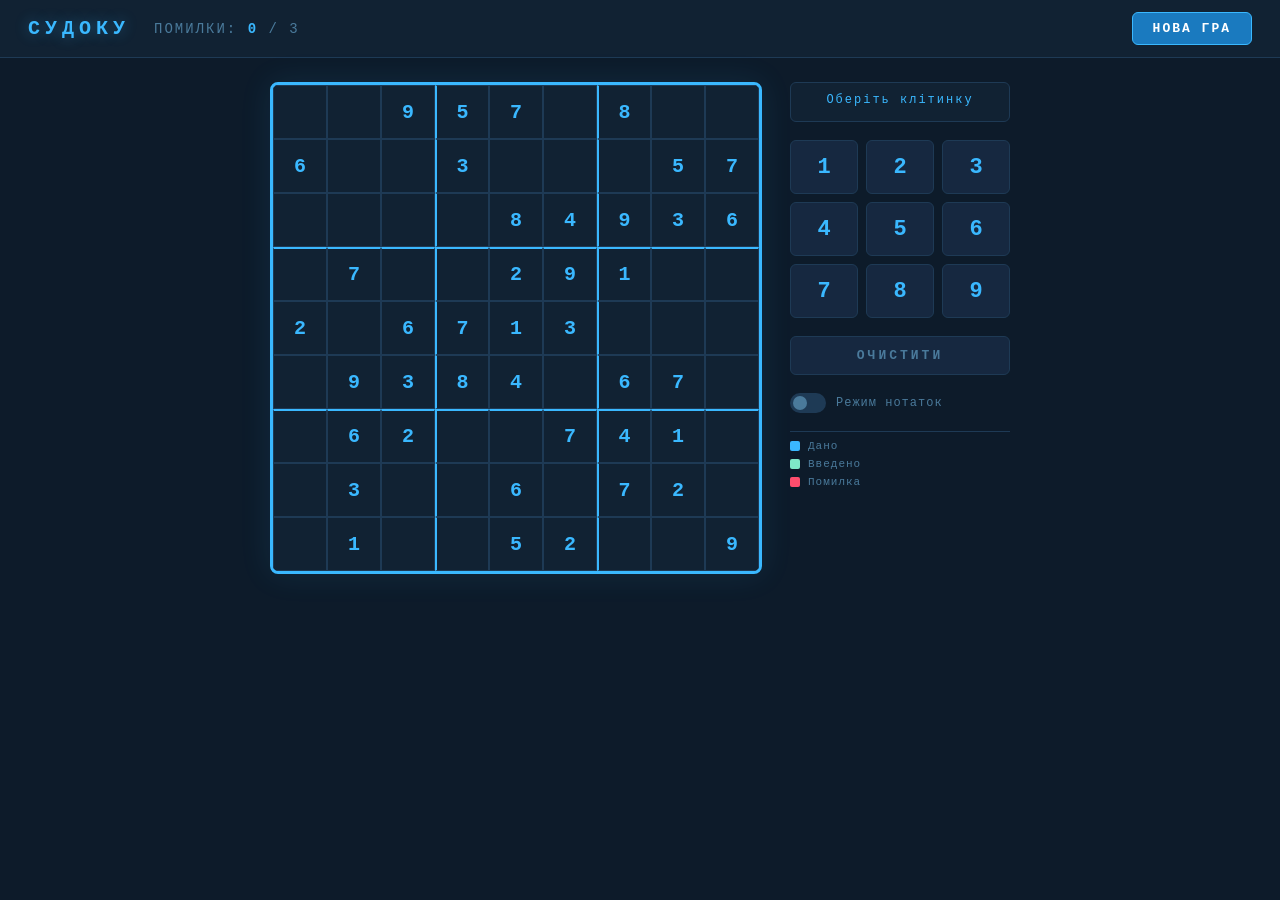
==== bonus/index.html @ 63e56a30 "add file" ====
<!DOCTYPE html>
<html lang="uk">
<head>
  <meta charset="UTF-8">
  <meta name="viewport" content="width=device-width, initial-scale=1.0">
  <title>Судоку 9×9</title>

  <link rel="stylesheet" href="https://cdn.webdatarocks.com/latest/webdatarocks.min.css">
  <script src="https://cdn.webdatarocks.com/latest/webdatarocks.toolbar.min.js"></script>
  <script src="https://cdn.webdatarocks.com/latest/webdatarocks.min.js"></script>

  <link rel="stylesheet" href="style.css">
</head>
<body>

  <header>
    <h1>   СУДОКУ</h1>
    <div class="scoreboard" role="status" aria-live="polite">
      <span>ПОМИЛКИ: <strong id="error-count">0</strong> / 3</span>
    </div>
    <button id="new-game-btn">НОВА ГРА</button>
  </header>

  <main>
    <section aria-label="Ігрове поле">
      <div id="pivot-container"></div>
      <div id="sudoku-board"></div>
      <div id="game-message" class="hidden" role="alert"></div>
    </section>

    <aside aria-label="Панель керування"> 
      <p id="selected-label">Оберіть клітинку</p>

      <div class="numpad">
        <button class="num-btn" data-num="1">1</button>
        <button class="num-btn" data-num="2">2</button>
        <button class="num-btn" data-num="3">3</button>
        <button class="num-btn" data-num="4">4</button>
        <button class="num-btn" data-num="5">5</button>
        <button class="num-btn" data-num="6">6</button>
        <button class="num-btn" data-num="7">7</button>
        <button class="num-btn" data-num="8">8</button>
        <button class="num-btn" data-num="9">9</button>
      </div>

      <button id="clear-btn">ОЧИСТИТИ</button>

      <label class="notes-label">
        <input type="checkbox" id="notes-mode">
        <span class="toggle-track"></span>
        Режим нотаток
      </label>

      <ul class="legend">
        <li><span class="dot given"></span> Дано</li>
        <li><span class="dot user-ok"></span> Введено</li>
        <li><span class="dot user-err"></span> Помилка</li>
      </ul>
    </aside>
  </main>

  <script src="script.js"></script>
</body>
</html>
---- bonus/style.css ----
*, *::before, *::after { box-sizing: border-box; margin: 0; padding: 0; }

:root {
  --bg:       #0d1b2a;
  --surface:  #112233;
  --border:   #1e3a55;
  --accent:   #3ab8ff;
  --green:    #7ee8c8;
  --red:      #ff4d6d;
  --dim:      #4a7a9b;
  --text:     #cde8ff;
  --cell:     54px;
  --font:     'Courier New', monospace;
}

body {
  font-family: var(--font);
  background: var(--bg);
  color: var(--text);
  min-height: 100vh;
}

header {
  display: flex;
  align-items: center;
  gap: 24px;
  padding: 12px 28px;
  background: var(--surface);
  border-bottom: 1px solid var(--border);
  flex-wrap: wrap;
}

header h1 {
  font-size: 20px;
  letter-spacing: 5px;
  color: var(--accent);
  text-shadow: 0 0 14px rgba(58,184,255,.4);
}

.scoreboard {
  font-size: 14px;
  letter-spacing: 2px;
  color: var(--dim);
}
.scoreboard strong { color: var(--accent); }

header button {
  margin-left: auto;
  background: #1a7abf;
  border: 1px solid var(--accent);
  color: #fff;
  font-family: var(--font);
  font-size: 13px;
  font-weight: 700;
  letter-spacing: 2px;
  padding: 8px 20px;
  border-radius: 6px;
  cursor: pointer;
  transition: background .2s;
}
header button:hover { background: var(--accent); }

main {
  display: flex;
  gap: 28px;
  padding: 24px 28px;
  justify-content: center;
  flex-wrap: wrap;
}

#pivot-container { display: none; }

#sudoku-board {
  display: grid;
  grid-template-columns: repeat(9, var(--cell));
  grid-template-rows:    repeat(9, var(--cell));
  border: 3px solid var(--accent);
  border-radius: 8px;
  overflow: hidden;
  background: var(--surface);
  box-shadow: 0 0 32px rgba(58,184,255,.1);
  user-select: none;
}

.s-cell {
  width: var(--cell);
  height: var(--cell);
  display: flex;
  align-items: center;
  justify-content: center;
  font-size: 20px;
  font-weight: 700;
  cursor: pointer;
  border: 1px solid var(--border);
  color: var(--accent);
  transition: background .12s;
}

.s-cell[data-col="3"],
.s-cell[data-col="6"] { border-left: 2px solid var(--accent); }
.s-cell[data-row="3"],
.s-cell[data-row="6"] { border-top:  2px solid var(--accent); }


.s-cell.given        { color: var(--accent); cursor: default; }
.s-cell.user-entered { color: var(--green); }
.s-cell.error        { color: var(--red); background: rgba(255,77,109,.08); }
.s-cell.selected     { background: rgba(58,184,255,.22); outline: 2px solid var(--accent); outline-offset: -2px; }
.s-cell.hl-zone      { background: rgba(58,184,255,.06); }
.s-cell.hl-num       { background: rgba(58,184,255,.16); }

.notes-grid {
  display: grid;
  grid-template-columns: repeat(3, 1fr);
  grid-template-rows:    repeat(3, 1fr);
  width: 100%;
  height: 100%;
  padding: 2px;
}
.note-digit {
  font-size: 9px;
  display: flex;
  align-items: center;
  justify-content: center;
  color: var(--accent);
  opacity: .65;
}

#game-message {
  position: fixed;
  inset: 0;
  display: flex;
  flex-direction: column;
  align-items: center;
  justify-content: center;
  background: rgba(13,27,42,.88);
  font-size: 28px;
  font-weight: 700;
  letter-spacing: 3px;
  color: var(--accent);
  text-shadow: 0 0 20px var(--accent);
  z-index: 10;
  backdrop-filter: blur(4px);
}
#game-message p   { margin-top: 10px; font-size: 14px; color: var(--dim); }
#game-message button {
  margin-top: 20px;
  background: #1a7abf;
  border: 1px solid var(--accent);
  color: #fff;
  font-family: var(--font);
  font-size: 14px;
  font-weight: 700;
  letter-spacing: 2px;
  padding: 10px 24px;
  border-radius: 6px;
  cursor: pointer;
}
#game-message button:hover { background: var(--accent); }
.hidden { display: none !important; }

aside {
  display: flex;
  flex-direction: column;
  gap: 18px;
  width: 220px;
}

#selected-label {
  background: var(--surface);
  border: 1px solid var(--border);
  border-radius: 6px;
  padding: 10px;
  text-align: center;
  font-size: 12px;
  letter-spacing: 2px;
  color: var(--accent);
  min-height: 40px;
}

.numpad {
  display: grid;
  grid-template-columns: repeat(3, 1fr);
  gap: 8px;
}
.num-btn {
  background: #162840;
  border: 1px solid var(--border);
  color: var(--accent);
  font-family: var(--font);
  font-size: 22px;
  font-weight: 700;
  height: 54px;
  border-radius: 6px;
  cursor: pointer;
  transition: background .12s, border-color .12s;
}
.num-btn:hover  { background: rgba(58,184,255,.14); border-color: var(--accent); }
.num-btn:active { background: var(--accent); color: var(--bg); }

#clear-btn {
  width: 100%;
  background: #162840;
  border: 1px solid var(--border);
  color: var(--dim);
  font-family: var(--font);
  font-size: 13px;
  font-weight: 700;
  letter-spacing: 3px;
  padding: 11px;
  border-radius: 6px;
  cursor: pointer;
  transition: border-color .2s, color .2s;
}
#clear-btn:hover { border-color: var(--red); color: var(--red); }

.notes-label {
  display: flex;
  align-items: center;
  gap: 10px;
  font-size: 12px;
  letter-spacing: 1px;
  color: var(--dim);
  cursor: pointer;
}
.notes-label input { display: none; }
.toggle-track {
  width: 36px;
  height: 20px;
  background: var(--border);
  border-radius: 10px;
  position: relative;
  transition: background .2s;
  flex-shrink: 0;
}
.toggle-track::after {
  content: '';
  position: absolute;
  top: 3px; left: 3px;
  width: 14px; height: 14px;
  background: var(--dim);
  border-radius: 50%;
  transition: transform .2s, background .2s;
}
.notes-label input:checked ~ .toggle-track { background: #1a7abf; }
.notes-label input:checked ~ .toggle-track::after {
  transform: translateX(16px);
  background: var(--accent);
}

.legend {
  list-style: none;
  display: flex;
  flex-direction: column;
  gap: 6px;
  padding-top: 8px;
  border-top: 1px solid var(--border);
}
.legend li {
  display: flex;
  align-items: center;
  gap: 8px;
  font-size: 11px;
  letter-spacing: 1px;
  color: var(--dim);
}
.dot {
  width: 10px; height: 10px;
  border-radius: 2px;
  flex-shrink: 0;
}
.dot.given    { background: var(--accent); }
.dot.user-ok  { background: var(--green); }
.dot.user-err { background: var(--red); }

@media (max-width: 640px) {
  :root { --cell: 38px; }
  main { padding: 12px; gap: 16px; }
  aside { width: 100%; }
  .numpad { gap: 6px; }
  .num-btn { height: 46px; font-size: 18px; }
}
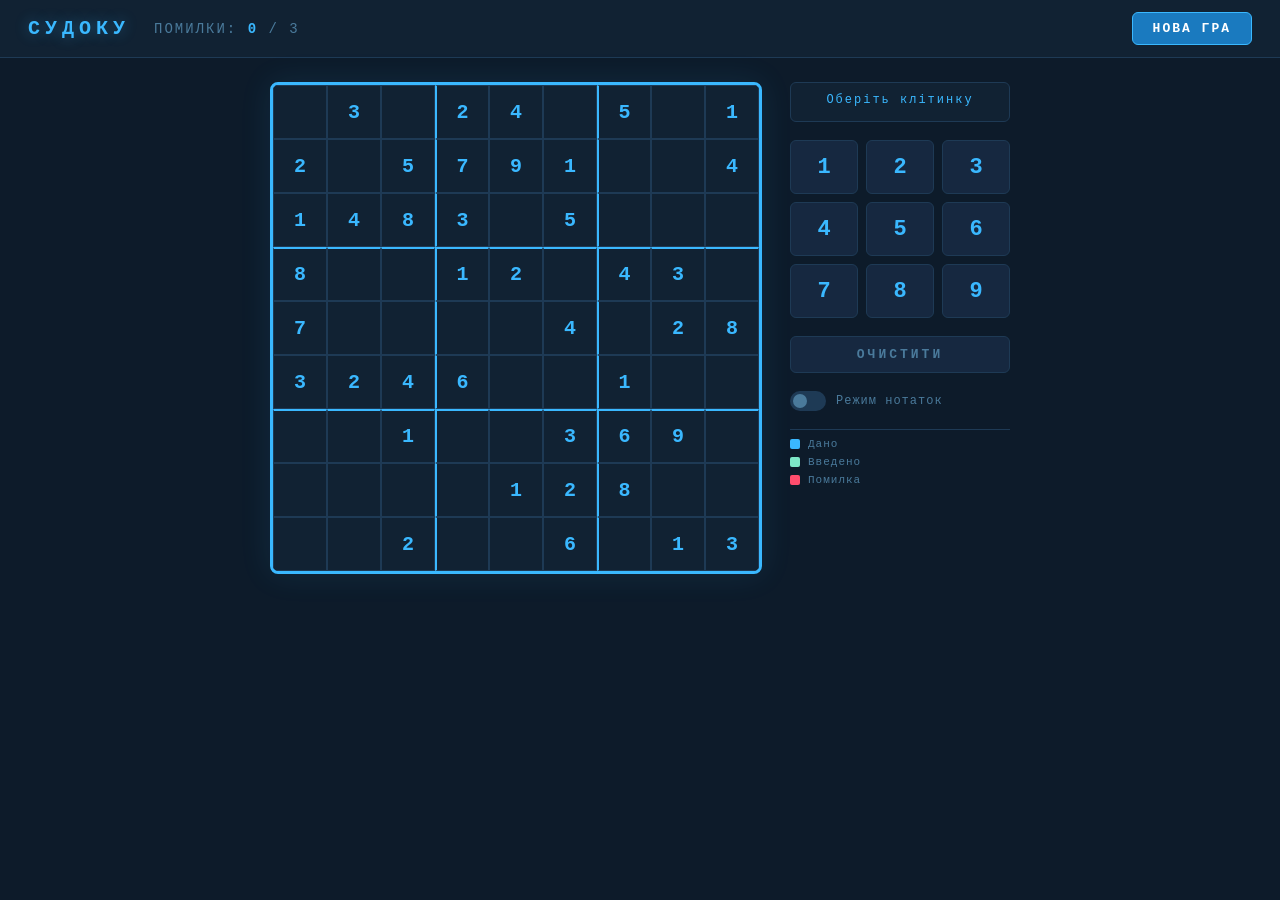
==== commit eb0ef97f: "add" ====
--- a/bonus/index.html
+++ b/bonus/index.html
@@ -29,7 +29,7 @@
     </section>
 
     <aside aria-label="Панель керування"> 
-      <p id="selected-label">Оберіть клітинку</p>
+      <p id="selected-label">Оберіть клітинку </p>
 
       <div class="numpad">
         <button class="num-btn" data-num="1">1</button>
--- a/bonus/style.css
+++ b/bonus/style.css
@@ -207,7 +207,7 @@
   font-size: 13px;
   font-weight: 700;
   letter-spacing: 3px;
-  padding: 11px;
+  padding: 10px;
   border-radius: 6px;
   cursor: pointer;
   transition: border-color .2s, color .2s;
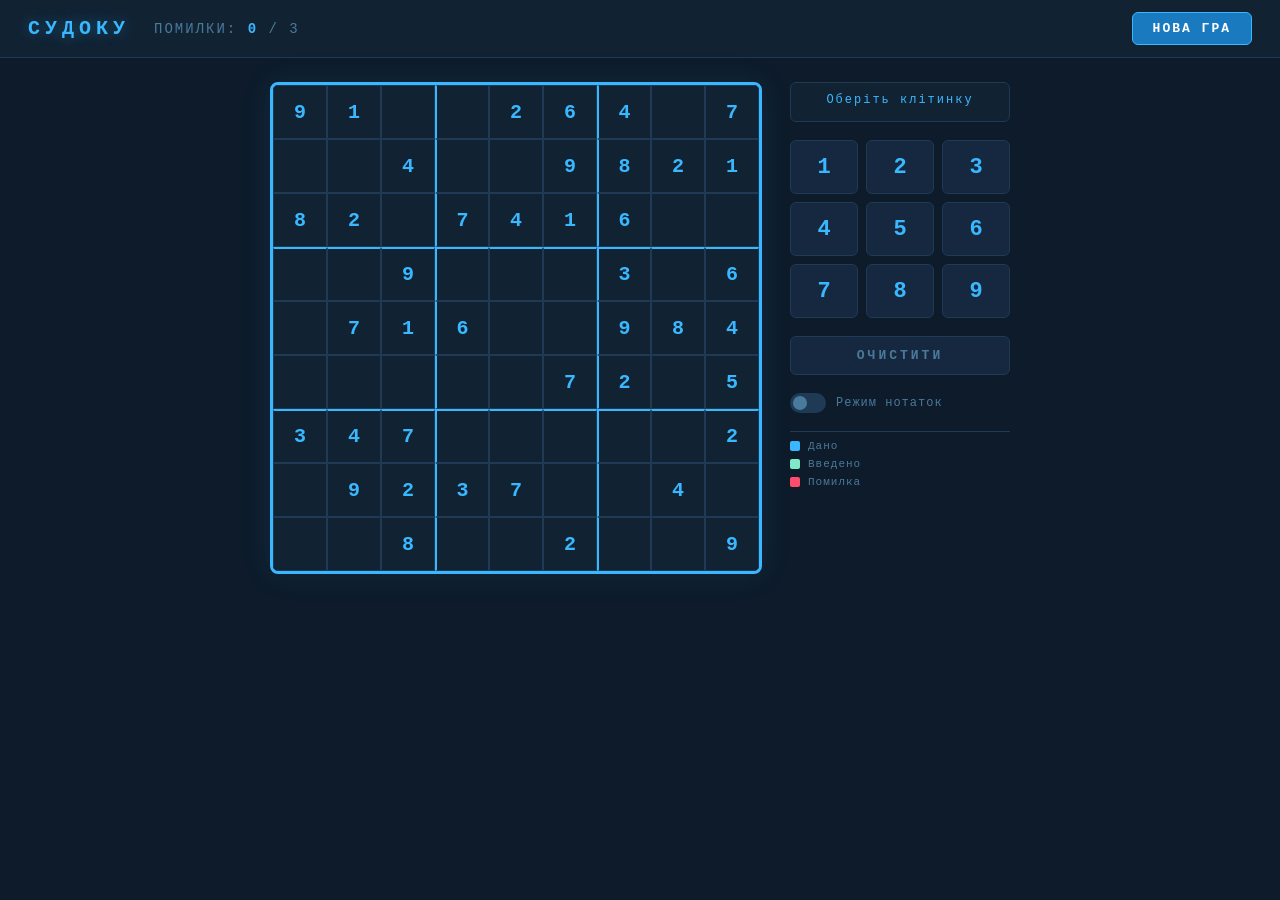
==== commit f20bc97d: "add" ====
--- a/bonus/index.html
+++ b/bonus/index.html
@@ -29,7 +29,7 @@
     </section>
 
     <aside aria-label="Панель керування"> 
-      <p id="selected-label">Оберіть клітинку </p>
+      <p id="selected-label">Оберіть клітинку</p>
 
       <div class="numpad">
         <button class="num-btn" data-num="1">1</button>
--- a/bonus/style.css
+++ b/bonus/style.css
@@ -207,7 +207,7 @@
   font-size: 13px;
   font-weight: 700;
   letter-spacing: 3px;
-  padding: 10px;
+  padding: 11px;
   border-radius: 6px;
   cursor: pointer;
   transition: border-color .2s, color .2s;
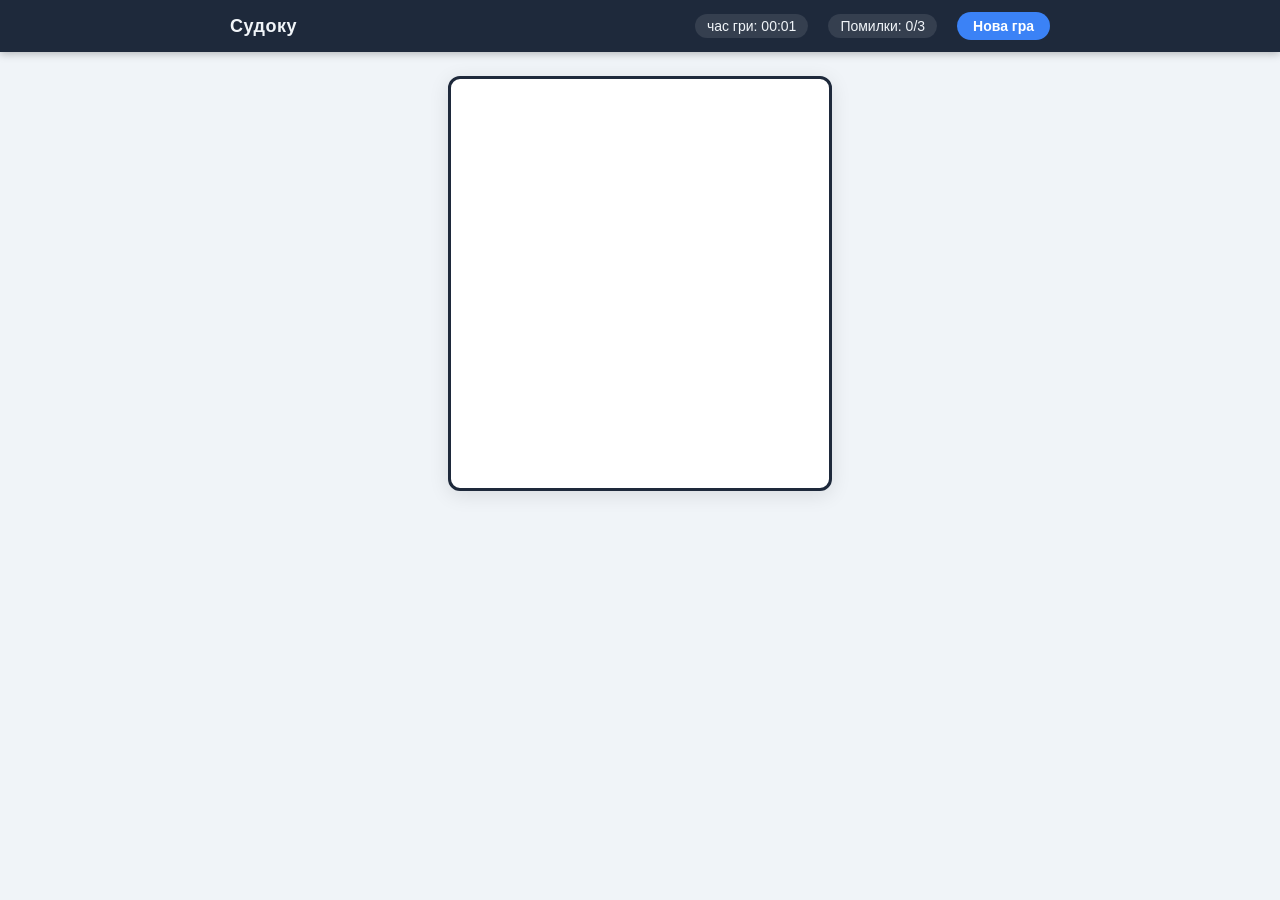
==== commit 6deb7d83: "add" ====
--- a/bonus/index.html
+++ b/bonus/index.html
@@ -1,64 +1,46 @@
 <!DOCTYPE html>
 <html lang="uk">
 <head>
-  <meta charset="UTF-8">
-  <meta name="viewport" content="width=device-width, initial-scale=1.0">
-  <title>Судоку 9×9</title>
+    <meta charset="UTF-8">
+    <meta name="viewport" content="width=device-width, initial-scale=1.0">
+    <title>Судоку на WebDataRocks</title>
 
-  <link rel="stylesheet" href="https://cdn.webdatarocks.com/latest/webdatarocks.min.css">
-  <script src="https://cdn.webdatarocks.com/latest/webdatarocks.toolbar.min.js"></script>
-  <script src="https://cdn.webdatarocks.com/latest/webdatarocks.min.js"></script>
+    <link href="https://cdn.webdatarocks.com/latest/webdatarocks.min.css" rel="stylesheet" />
+    <script src="https://cdn.webdatarocks.com/latest/webdatarocks.js"></script>
 
-  <link rel="stylesheet" href="style.css">
+    <link rel="stylesheet" href="style.css">
 </head>
 <body>
 
-  <header>
-    <h1>   СУДОКУ</h1>
-    <div class="scoreboard" role="status" aria-live="polite">
-      <span>ПОМИЛКИ: <strong id="error-count">0</strong> / 3</span>
+    <div id="dashboard">
+        <div id="dashboard-inner">
+            <span id="title-label">Судоку</span>
+            <span class="stat">час гри: <span id="timer">00:00</span></span>
+            <span class="stat">Помилки: <span id="errors">0</span>/3</span>
+            <button id="new-game-btn" onclick="startNewGame()">Нова гра</button>
+        </div>
     </div>
-    <button id="new-game-btn">НОВА ГРА</button>
-  </header>
 
-  <main>
-    <section aria-label="Ігрове поле">
-      <div id="pivot-container"></div>
-      <div id="sudoku-board"></div>
-      <div id="game-message" class="hidden" role="alert"></div>
-    </section>
+    <div id="wdr-component"></div>
 
-    <aside aria-label="Панель керування"> 
-      <p id="selected-label">Оберіть клітинку</p>
+    <div id="input-overlay" style="display:none;">
+        <div id="input-box">
+            <p id="input-label">Введіть цифру:</p>
+            <div id="num-buttons"></div>
+            <button id="cancel-btn" onclick="cancelInput()">✕ Скасувати</button>
+        </div>
+    </div>
 
-      <div class="numpad">
-        <button class="num-btn" data-num="1">1</button>
-        <button class="num-btn" data-num="2">2</button>
-        <button class="num-btn" data-num="3">3</button>
-        <button class="num-btn" data-num="4">4</button>
-        <button class="num-btn" data-num="5">5</button>
-        <button class="num-btn" data-num="6">6</button>
-        <button class="num-btn" data-num="7">7</button>
-        <button class="num-btn" data-num="8">8</button>
-        <button class="num-btn" data-num="9">9</button>
-      </div>
+    <div id="win-overlay" style="display:none;">
+        <div id="win-box">
+            <div id="win-emoji">🎉</div>
+            <h2>Вітаємо!</h2>
+            <p>Судоку вирішено за <strong id="win-time"></strong></p>
+            <p>Помилок: <strong id="win-errors"></strong></p>
+            <button onclick="startNewGame()">Грати знову</button>
+        </div>
+    </div>
 
-      <button id="clear-btn">ОЧИСТИТИ</button>
-
-      <label class="notes-label">
-        <input type="checkbox" id="notes-mode">
-        <span class="toggle-track"></span>
-        Режим нотаток
-      </label>
-
-      <ul class="legend">
-        <li><span class="dot given"></span> Дано</li>
-        <li><span class="dot user-ok"></span> Введено</li>
-        <li><span class="dot user-err"></span> Помилка</li>
-      </ul>
-    </aside>
-  </main>
-
-  <script src="script.js"></script>
+    <script src="script.js"></script>
 </body>
 </html>
--- a/bonus/style.css
+++ b/bonus/style.css
@@ -1,282 +1,299 @@
-*, *::before, *::after { box-sizing: border-box; margin: 0; padding: 0; }
-
-:root {
-  --bg:       #0d1b2a;
-  --surface:  #112233;
-  --border:   #1e3a55;
-  --accent:   #3ab8ff;
-  --green:    #7ee8c8;
-  --red:      #ff4d6d;
-  --dim:      #4a7a9b;
-  --text:     #cde8ff;
-  --cell:     54px;
-  --font:     'Courier New', monospace;
-}
-
+/* Глобальне скидання стандартних відступів для всіх елементів */
+* {
+    box-sizing: border-box; /* Враховувати padding та border у загальну ширину/висоту елемента */
+    margin: 0;
+    padding: 0;
+}
+
+/* Стилі для всього тіла сторінки */
 body {
-  font-family: var(--font);
-  background: var(--bg);
-  color: var(--text);
-  min-height: 100vh;
-}
-
-header {
-  display: flex;
-  align-items: center;
-  gap: 24px;
-  padding: 12px 28px;
-  background: var(--surface);
-  border-bottom: 1px solid var(--border);
-  flex-wrap: wrap;
-}
-
-header h1 {
-  font-size: 20px;
-  letter-spacing: 5px;
-  color: var(--accent);
-  text-shadow: 0 0 14px rgba(58,184,255,.4);
-}
-
-.scoreboard {
-  font-size: 14px;
-  letter-spacing: 2px;
-  color: var(--dim);
-}
-.scoreboard strong { color: var(--accent); }
-
-header button {
-  margin-left: auto;
-  background: #1a7abf;
-  border: 1px solid var(--accent);
-  color: #fff;
-  font-family: var(--font);
-  font-size: 13px;
-  font-weight: 700;
-  letter-spacing: 2px;
-  padding: 8px 20px;
-  border-radius: 6px;
-  cursor: pointer;
-  transition: background .2s;
-}
-header button:hover { background: var(--accent); }
-
-main {
-  display: flex;
-  gap: 28px;
-  padding: 24px 28px;
-  justify-content: center;
-  flex-wrap: wrap;
-}
-
-#pivot-container { display: none; }
-
-#sudoku-board {
-  display: grid;
-  grid-template-columns: repeat(9, var(--cell));
-  grid-template-rows:    repeat(9, var(--cell));
-  border: 3px solid var(--accent);
-  border-radius: 8px;
-  overflow: hidden;
-  background: var(--surface);
-  box-shadow: 0 0 32px rgba(58,184,255,.1);
-  user-select: none;
-}
-
-.s-cell {
-  width: var(--cell);
-  height: var(--cell);
-  display: flex;
-  align-items: center;
-  justify-content: center;
-  font-size: 20px;
-  font-weight: 700;
-  cursor: pointer;
-  border: 1px solid var(--border);
-  color: var(--accent);
-  transition: background .12s;
-}
-
-.s-cell[data-col="3"],
-.s-cell[data-col="6"] { border-left: 2px solid var(--accent); }
-.s-cell[data-row="3"],
-.s-cell[data-row="6"] { border-top:  2px solid var(--accent); }
-
-
-.s-cell.given        { color: var(--accent); cursor: default; }
-.s-cell.user-entered { color: var(--green); }
-.s-cell.error        { color: var(--red); background: rgba(255,77,109,.08); }
-.s-cell.selected     { background: rgba(58,184,255,.22); outline: 2px solid var(--accent); outline-offset: -2px; }
-.s-cell.hl-zone      { background: rgba(58,184,255,.06); }
-.s-cell.hl-num       { background: rgba(58,184,255,.16); }
-
-.notes-grid {
-  display: grid;
-  grid-template-columns: repeat(3, 1fr);
-  grid-template-rows:    repeat(3, 1fr);
-  width: 100%;
-  height: 100%;
-  padding: 2px;
-}
-.note-digit {
-  font-size: 9px;
-  display: flex;
-  align-items: center;
-  justify-content: center;
-  color: var(--accent);
-  opacity: .65;
-}
-
-#game-message {
-  position: fixed;
-  inset: 0;
-  display: flex;
-  flex-direction: column;
-  align-items: center;
-  justify-content: center;
-  background: rgba(13,27,42,.88);
-  font-size: 28px;
-  font-weight: 700;
-  letter-spacing: 3px;
-  color: var(--accent);
-  text-shadow: 0 0 20px var(--accent);
-  z-index: 10;
-  backdrop-filter: blur(4px);
-}
-#game-message p   { margin-top: 10px; font-size: 14px; color: var(--dim); }
-#game-message button {
-  margin-top: 20px;
-  background: #1a7abf;
-  border: 1px solid var(--accent);
-  color: #fff;
-  font-family: var(--font);
-  font-size: 14px;
-  font-weight: 700;
-  letter-spacing: 2px;
-  padding: 10px 24px;
-  border-radius: 6px;
-  cursor: pointer;
-}
-#game-message button:hover { background: var(--accent); }
-.hidden { display: none !important; }
-
-aside {
-  display: flex;
-  flex-direction: column;
-  gap: 18px;
-  width: 220px;
-}
-
-#selected-label {
-  background: var(--surface);
-  border: 1px solid var(--border);
-  border-radius: 6px;
-  padding: 10px;
-  text-align: center;
-  font-size: 12px;
-  letter-spacing: 2px;
-  color: var(--accent);
-  min-height: 40px;
-}
-
-.numpad {
-  display: grid;
-  grid-template-columns: repeat(3, 1fr);
-  gap: 8px;
-}
-.num-btn {
-  background: #162840;
-  border: 1px solid var(--border);
-  color: var(--accent);
-  font-family: var(--font);
-  font-size: 22px;
-  font-weight: 700;
-  height: 54px;
-  border-radius: 6px;
-  cursor: pointer;
-  transition: background .12s, border-color .12s;
-}
-.num-btn:hover  { background: rgba(58,184,255,.14); border-color: var(--accent); }
-.num-btn:active { background: var(--accent); color: var(--bg); }
-
-#clear-btn {
-  width: 100%;
-  background: #162840;
-  border: 1px solid var(--border);
-  color: var(--dim);
-  font-family: var(--font);
-  font-size: 13px;
-  font-weight: 700;
-  letter-spacing: 3px;
-  padding: 11px;
-  border-radius: 6px;
-  cursor: pointer;
-  transition: border-color .2s, color .2s;
-}
-#clear-btn:hover { border-color: var(--red); color: var(--red); }
-
-.notes-label {
-  display: flex;
-  align-items: center;
-  gap: 10px;
-  font-size: 12px;
-  letter-spacing: 1px;
-  color: var(--dim);
-  cursor: pointer;
-}
-.notes-label input { display: none; }
-.toggle-track {
-  width: 36px;
-  height: 20px;
-  background: var(--border);
-  border-radius: 10px;
-  position: relative;
-  transition: background .2s;
-  flex-shrink: 0;
-}
-.toggle-track::after {
-  content: '';
-  position: absolute;
-  top: 3px; left: 3px;
-  width: 14px; height: 14px;
-  background: var(--dim);
-  border-radius: 50%;
-  transition: transform .2s, background .2s;
-}
-.notes-label input:checked ~ .toggle-track { background: #1a7abf; }
-.notes-label input:checked ~ .toggle-track::after {
-  transform: translateX(16px);
-  background: var(--accent);
-}
-
-.legend {
-  list-style: none;
-  display: flex;
-  flex-direction: column;
-  gap: 6px;
-  padding-top: 8px;
-  border-top: 1px solid var(--border);
-}
-.legend li {
-  display: flex;
-  align-items: center;
-  gap: 8px;
-  font-size: 11px;
-  letter-spacing: 1px;
-  color: var(--dim);
-}
-.dot {
-  width: 10px; height: 10px;
-  border-radius: 2px;
-  flex-shrink: 0;
-}
-.dot.given    { background: var(--accent); }
-.dot.user-ok  { background: var(--green); }
-.dot.user-err { background: var(--red); }
-
-@media (max-width: 640px) {
-  :root { --cell: 38px; }
-  main { padding: 12px; gap: 16px; }
-  aside { width: 100%; }
-  .numpad { gap: 6px; }
-  .num-btn { height: 46px; font-size: 18px; }
-}
+    font-family: 'Segoe UI', Arial, sans-serif;
+    background: #f0f4f8; /* Світло-сірий бекграунд */
+    min-height: 100vh; /* Розтягнути на всю висоту екрана */
+    display: flex;
+    flex-direction: column; /* Елементи розташовуються вертикально один за одним */
+    align-items: center; /* Центрування вмісту по горизонталі */
+}
+
+/* Верхня панель (табло) гри */
+#dashboard {
+    width: 100%;
+    background: #1e293b; /* Темно-синій колір */
+    color: #f1f5f9;
+    padding: 12px 24px;
+    position: sticky; /* Панель залишається зверху при скролі */
+    top: 0;
+    z-index: 100; /* Відображається поверх ігрового поля */
+    box-shadow: 0 2px 8px rgba(0,0,0,0.25);
+}
+
+/* Внутрішній контейнер табло для обмеження максимальної ширини */
+#dashboard-inner {
+    max-width: 820px;
+    margin: 0 auto; /* Центрування по центру сторінки */
+    display: flex;
+    align-items: center;
+    gap: 20px; /* Відступи між елементами панелі */
+}
+
+/* Заголовок гри "Судоку" */
+#title-label {
+    font-size: 18px;
+    font-weight: 700;
+    letter-spacing: 0.5px;
+    margin-right: auto; /* Штовхає всі інші елементи (таймер, кнопку) праворуч */
+}
+
+/* Загальний стиль для блоків статистики (таймер, помилки) */
+.stat {
+    font-size: 14px;
+    background: rgba(255,255,255,0.1); /* Напівпрозорий білий фон */
+    padding: 4px 12px;
+    border-radius: 20px; /* Округлені краї */
+}
+
+/* Кнопка запуску нової гри */
+#new-game-btn {
+    background: #3b82f6; /* Блакитний колір */
+    color: #fff;
+    border: none;
+    padding: 6px 16px;
+    border-radius: 20px;
+    font-size: 14px;
+    font-weight: 600;
+    cursor: pointer;
+    transition: background 0.2s; /* Плавна зміна кольору при наведенні */
+}
+/* Зміна кольору кнопки при наведенні курсору */
+#new-game-btn:hover { background: #2563eb; }
+
+/* Основний контейнер, куди WebDataRocks монтує свою зведену таблицю */
+#wdr-component {
+    /* Використовується !important для жорсткого перебивання внутрішніх стилів бібліотеки */
+    width: 384px !important;      
+    max-width: 384px !important;
+    height: 415px !important;   
+    max-height: 415px !important;
+    margin: 24px auto;
+    background: #fff;
+    border-radius: 12px;
+    box-shadow: 0 4px 20px rgba(0,0,0,0.10);
+    overflow: hidden; /* Ховаємо скроллбари самої таблиці */
+    border: 3px solid #1e293b;  /* Товста зовнішня рамка ігрового поля */
+}
+
+/* Фіксація ширини внутрішніх табличних шарів WebDataRocks під розмір контейнера */
+#wdr-component .wdr-grid-layout,
+#wdr-component table {
+    width: 378px !important;
+    max-width: 378px !important;
+}
+
+/* ХАК: Повністю ховаємо заголовки рядків, колонок та кутову кнопку фільтрів WebDataRocks */
+.wdr-ui-element .wdr-columns-title,
+.wdr-ui-element .wdr-rows-title,
+.wdr-ui-element .wdr-grid-container th.wdr-header:first-child, 
+.wdr-ui-element .wdr-grid-container td.wdr-header {           
+    display: none !important;
+}
+
+/* Стилізація кожної окремої клітинки та шапки ігрового поля */
+.wdr-ui-element .wdr-table td,
+.wdr-ui-element .wdr-table th {
+    /* Створюємо ідеально квадратні клітинки 42х42 пікселі */
+    width: 42px !important;
+    min-width: 42px !important;
+    max-width: 42px !important;
+    height: 42px !important;
+    min-height: 42px !important;
+    max-height: 42px !important;
+    
+    padding: 0 !important;          
+    line-height: 42px !important;  /* Центрування тексту по вертикалі */
+    text-align: center !important;  /* Центрування тексту по горизонталі */
+    vertical-align: middle !important;
+    font-size: 20px !important;
+    font-weight: 600 !important;
+    cursor: pointer;
+    transition: background 0.15s;
+    border: 1px solid #cbd5e1 !important; /* Тонка сітка між клітинками */
+    box-sizing: border-box !important;
+}
+
+/* Стилі для верхнього технічного хедера (якщо він залишився видимим) */
+.wdr-ui-element .wdr-table th.wdr-header {
+    background: #f1f5f9 !important;
+    color: #64748b !important;
+    font-size: 14px !important;
+    cursor: default !important;
+    border-bottom: 2px solid #1e293b !important;
+}
+
+/* ХАК: Створення жирних меж 3х3 для класичного вигляду блоків Судоку */
+.wdr-ui-element .wdr-table td.box-border-right  { border-right: 3px solid #1e293b !important; }
+.wdr-ui-element .wdr-table td.box-border-bottom { border-bottom: 3px solid #1e293b !important; }
+
+/* Стиль для дефолтних (початкових) цифр у судоку (які не можна змінювати) */
+.wdr-ui-element .wdr-table td.cell-given {
+    color: #1e293b !important; /* Темний колір шрифту */
+    background: #f8fafc !important; /* Легкий сірий фон */
+    cursor: default !important;
+}
+
+/* Стиль для порожніх клітинок, де гравець має зробити хід */
+.wdr-ui-element .wdr-table td.cell-empty {
+    color: transparent !important;   /* ХАК: робимо текст прозорим, щоб сховати "0" від WebDataRocks */
+    background: #fff !important;
+}
+/* Підсвічування клітинки при наведенні мишки */
+.wdr-ui-element .wdr-table td.cell-empty:hover {
+    background: #e0f2fe !important;
+}
+
+/* Стиль для цифр, які правильно ввів гравець */
+.wdr-ui-element .wdr-table td.cell-player {
+    color: #1d4ed8 !important; /* Синій колір для ходів гравця */
+    background: #ffffff !important;
+}
+.wdr-ui-element .wdr-table td.cell-player:hover {
+    background: #e0f2fe !important;
+}
+
+/* Стиль для клітинки, в якій допущено помилку */
+.wdr-ui-element .wdr-table td.cell-error {
+    color: #dc2626 !important; /* Червоний текст */
+    background: #fef2f2 !important; /* Червонуватий фон */
+    animation: shake 0.3s ease; /* Анімація трусіння клітинки */
+}
+
+/* Анімація візуального ефекту помилки (трусіння вліво-вправо) */
+@keyframes shake {
+    0%,100% { transform: translateX(0); }
+    25% { transform: translateX(-4px); }
+    75% { transform: translateX(4px); }
+}
+
+/* Стиль для поточної обраної клітинки */
+.wdr-ui-element .wdr-table td.cell-selected {
+    background: #bfdbfe !important; /* Блакитний фон виділення */
+    outline: 2px solid #3b82f6 !important; /* Яскрава рамка */
+    outline-offset: -2px;
+}
+
+/* Модальне вікно (оверлей) вибору цифри */
+#input-overlay {
+    position: fixed;
+    inset: 0; /* Розтягнути на весь екран (top:0, left:0, right:0, bottom:0) */
+    background: rgba(15,23,42,0.55); /* Темний напівпрозорий фон */
+    display: flex;
+    align-items: center;
+    justify-content: center;
+    z-index: 200;
+}
+
+/* Контентний блок всередині модалки введення */
+#input-box {
+    background: #fff;
+    border-radius: 16px;
+    padding: 28px 32px;
+    box-shadow: 0 8px 32px rgba(0,0,0,0.22);
+    text-align: center;
+    min-width: 300px;
+}
+
+/* Текст підказки у вікні введення цифри */
+#input-label {
+    font-size: 15px;
+    color: #475569;
+    margin-bottom: 20px;
+    font-weight: 500;
+}
+
+/* Сітка 3х3 для відображення кнопок з цифрами 1-9 */
+#num-buttons {
+    display: grid;
+    grid-template-columns: repeat(3, 1fr); /* 3 рівні колонки */
+    gap: 10px;
+    margin-bottom: 16px;
+}
+
+/* Стилі для кнопок вибору цифр (1-9) */
+#num-buttons button {
+    background: #f1f5f9;
+    border: 1.5px solid #cbd5e1;
+    border-radius: 10px;
+    width: 64px;
+    height: 64px;
+    font-size: 24px;
+    font-weight: 700;
+    color: #1e293b;
+    cursor: pointer;
+    transition: background 0.15s, transform 0.1s;
+}
+/* Ефект наведення на цифру */
+#num-buttons button:hover  { background: #3b82f6; color: #fff; border-color: #3b82f6; }
+/* Ефект натискання (кнопка візуально трохи зменшується) */
+#num-buttons button:active { transform: scale(0.94); }
+
+/* Кнопка "Скасувати" у модальному вікні */
+#cancel-btn {
+    margin-top: 4px;
+    background: transparent;
+    border: 1px solid #cbd5e1;
+    border-radius: 8px;
+    padding: 8px 20px;
+    font-size: 14px;
+    color: #64748b;
+    cursor: pointer;
+}
+#cancel-btn:hover { background: #f1f5f9; }
+
+/* Фінальний оверлей еккрану перемоги */
+#win-overlay {
+    position: fixed;
+    inset: 0;
+    background: rgba(15,23,42,0.65);
+    display: flex;
+    align-items: center;
+    justify-content: center;
+    z-index: 300;
+}
+
+/* Вікно з повідомленням про перемогу */
+#win-box {
+    background: #fff;
+    border-radius: 20px;
+    padding: 40px 48px;
+    text-align: center;
+    box-shadow: 0 12px 48px rgba(0,0,0,0.25);
+}
+
+/* Розмір емодзі на екрані перемоги */
+#win-emoji { font-size: 56px; margin-bottom: 12px; }
+
+#win-box h2 {
+    font-size: 28px;
+    color: #1e293b;
+    margin-bottom: 12px;
+}
+
+#win-box p {
+    color: #475569;
+    font-size: 16px;
+    margin-bottom: 6px;
+}
+
+/* Кнопка "Грати знову" */
+#win-box button {
+    margin-top: 20px;
+    background: #3b82f6;
+    color: #fff;
+    border: none;
+    padding: 12px 32px;
+    border-radius: 12px;
+    font-size: 16px;
+    font-weight: 600;
+    cursor: pointer;
+    transition: background 0.2s;
+}
+#win-box button:hover { background: #2563eb; }
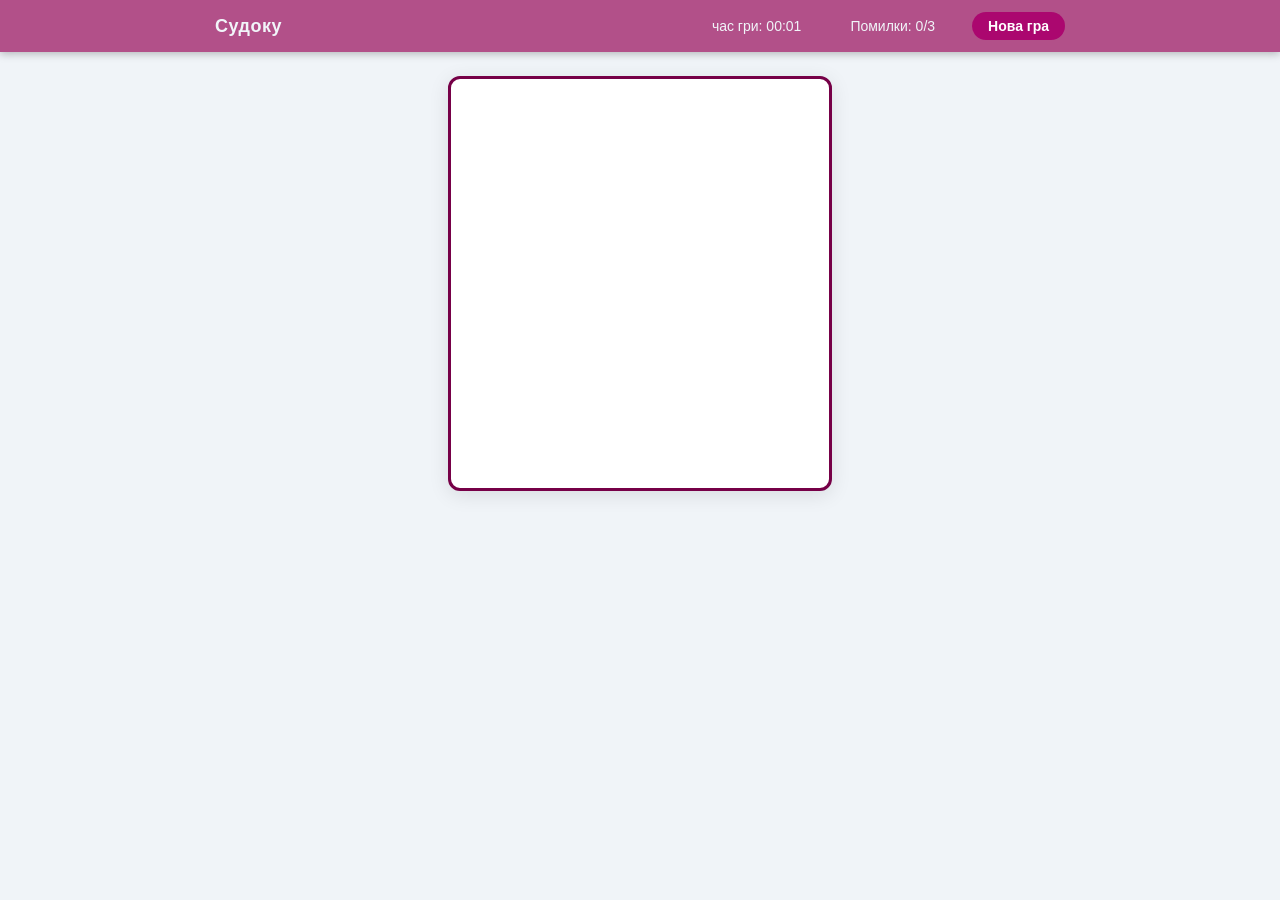
==== commit 2fcfa5cb: "add" ====
--- a/bonus/index.html
+++ b/bonus/index.html
@@ -33,7 +33,6 @@
 
     <div id="win-overlay" style="display:none;">
         <div id="win-box">
-            <div id="win-emoji">🎉</div>
             <h2>Вітаємо!</h2>
             <p>Судоку вирішено за <strong id="win-time"></strong></p>
             <p>Помилок: <strong id="win-errors"></strong></p>
--- a/bonus/style.css
+++ b/bonus/style.css
@@ -1,60 +1,52 @@
-/* Глобальне скидання стандартних відступів для всіх елементів */
 * {
-    box-sizing: border-box; /* Враховувати padding та border у загальну ширину/висоту елемента */
+    box-sizing: border-box;
     margin: 0;
     padding: 0;
 }
 
-/* Стилі для всього тіла сторінки */
 body {
     font-family: 'Segoe UI', Arial, sans-serif;
-    background: #f0f4f8; /* Світло-сірий бекграунд */
-    min-height: 100vh; /* Розтягнути на всю висоту екрана */
+    background: #f0f4f8;
+    min-height: 100vh; 
     display: flex;
-    flex-direction: column; /* Елементи розташовуються вертикально один за одним */
-    align-items: center; /* Центрування вмісту по горизонталі */
+    flex-direction: column;
+    align-items: center;
 }
 
-/* Верхня панель (табло) гри */
 #dashboard {
     width: 100%;
-    background: #1e293b; /* Темно-синій колір */
+    background: #b25089;
     color: #f1f5f9;
     padding: 12px 24px;
-    position: sticky; /* Панель залишається зверху при скролі */
+    position: sticky;
     top: 0;
-    z-index: 100; /* Відображається поверх ігрового поля */
+    z-index: 100; 
     box-shadow: 0 2px 8px rgba(0,0,0,0.25);
 }
 
-/* Внутрішній контейнер табло для обмеження максимальної ширини */
 #dashboard-inner {
-    max-width: 820px;
-    margin: 0 auto; /* Центрування по центру сторінки */
+    max-width: 850px;
+    margin: 0 auto; 
     display: flex;
     align-items: center;
-    gap: 20px; /* Відступи між елементами панелі */
+    gap: 25px; 
 }
 
-/* Заголовок гри "Судоку" */
 #title-label {
     font-size: 18px;
     font-weight: 700;
     letter-spacing: 0.5px;
-    margin-right: auto; /* Штовхає всі інші елементи (таймер, кнопку) праворуч */
+    margin-right: auto; 
 }
 
-/* Загальний стиль для блоків статистики (таймер, помилки) */
 .stat {
     font-size: 14px;
-    background: rgba(255,255,255,0.1); /* Напівпрозорий білий фон */
     padding: 4px 12px;
-    border-radius: 20px; /* Округлені краї */
+    border-radius: 20px; 
 }
 
-/* Кнопка запуску нової гри */
 #new-game-btn {
-    background: #3b82f6; /* Блакитний колір */
+    background: #ab076f; 
     color: #fff;
     border: none;
     padding: 6px 16px;
@@ -62,14 +54,13 @@
     font-size: 14px;
     font-weight: 600;
     cursor: pointer;
-    transition: background 0.2s; /* Плавна зміна кольору при наведенні */
+    transition: background 0.2s;
 }
-/* Зміна кольору кнопки при наведенні курсору */
-#new-game-btn:hover { background: #2563eb; }
 
-/* Основний контейнер, куди WebDataRocks монтує свою зведену таблицю */
+#new-game-btn:hover { background: #6a004a; }
+
 #wdr-component {
-    /* Використовується !important для жорсткого перебивання внутрішніх стилів бібліотеки */
+
     width: 384px !important;      
     max-width: 384px !important;
     height: 415px !important;   
@@ -78,120 +69,36 @@
     background: #fff;
     border-radius: 12px;
     box-shadow: 0 4px 20px rgba(0,0,0,0.10);
-    overflow: hidden; /* Ховаємо скроллбари самої таблиці */
-    border: 3px solid #1e293b;  /* Товста зовнішня рамка ігрового поля */
+    overflow: hidden;
+    border: 3px solid #760047;  
 }
 
-/* Фіксація ширини внутрішніх табличних шарів WebDataRocks під розмір контейнера */
 #wdr-component .wdr-grid-layout,
 #wdr-component table {
     width: 378px !important;
     max-width: 378px !important;
 }
 
-/* ХАК: Повністю ховаємо заголовки рядків, колонок та кутову кнопку фільтрів WebDataRocks */
-.wdr-ui-element .wdr-columns-title,
-.wdr-ui-element .wdr-rows-title,
-.wdr-ui-element .wdr-grid-container th.wdr-header:first-child, 
-.wdr-ui-element .wdr-grid-container td.wdr-header {           
-    display: none !important;
-}
-
-/* Стилізація кожної окремої клітинки та шапки ігрового поля */
-.wdr-ui-element .wdr-table td,
-.wdr-ui-element .wdr-table th {
-    /* Створюємо ідеально квадратні клітинки 42х42 пікселі */
-    width: 42px !important;
-    min-width: 42px !important;
-    max-width: 42px !important;
-    height: 42px !important;
-    min-height: 42px !important;
-    max-height: 42px !important;
-    
-    padding: 0 !important;          
-    line-height: 42px !important;  /* Центрування тексту по вертикалі */
-    text-align: center !important;  /* Центрування тексту по горизонталі */
-    vertical-align: middle !important;
-    font-size: 20px !important;
-    font-weight: 600 !important;
-    cursor: pointer;
-    transition: background 0.15s;
-    border: 1px solid #cbd5e1 !important; /* Тонка сітка між клітинками */
-    box-sizing: border-box !important;
-}
-
-/* Стилі для верхнього технічного хедера (якщо він залишився видимим) */
-.wdr-ui-element .wdr-table th.wdr-header {
-    background: #f1f5f9 !important;
-    color: #64748b !important;
-    font-size: 14px !important;
-    cursor: default !important;
-    border-bottom: 2px solid #1e293b !important;
-}
-
-/* ХАК: Створення жирних меж 3х3 для класичного вигляду блоків Судоку */
-.wdr-ui-element .wdr-table td.box-border-right  { border-right: 3px solid #1e293b !important; }
-.wdr-ui-element .wdr-table td.box-border-bottom { border-bottom: 3px solid #1e293b !important; }
-
-/* Стиль для дефолтних (початкових) цифр у судоку (які не можна змінювати) */
-.wdr-ui-element .wdr-table td.cell-given {
-    color: #1e293b !important; /* Темний колір шрифту */
-    background: #f8fafc !important; /* Легкий сірий фон */
-    cursor: default !important;
-}
-
-/* Стиль для порожніх клітинок, де гравець має зробити хід */
-.wdr-ui-element .wdr-table td.cell-empty {
-    color: transparent !important;   /* ХАК: робимо текст прозорим, щоб сховати "0" від WebDataRocks */
-    background: #fff !important;
-}
 /* Підсвічування клітинки при наведенні мишки */
 .wdr-ui-element .wdr-table td.cell-empty:hover {
     background: #e0f2fe !important;
 }
 
-/* Стиль для цифр, які правильно ввів гравець */
-.wdr-ui-element .wdr-table td.cell-player {
-    color: #1d4ed8 !important; /* Синій колір для ходів гравця */
-    background: #ffffff !important;
-}
+
 .wdr-ui-element .wdr-table td.cell-player:hover {
     background: #e0f2fe !important;
 }
 
-/* Стиль для клітинки, в якій допущено помилку */
-.wdr-ui-element .wdr-table td.cell-error {
-    color: #dc2626 !important; /* Червоний текст */
-    background: #fef2f2 !important; /* Червонуватий фон */
-    animation: shake 0.3s ease; /* Анімація трусіння клітинки */
-}
-
-/* Анімація візуального ефекту помилки (трусіння вліво-вправо) */
-@keyframes shake {
-    0%,100% { transform: translateX(0); }
-    25% { transform: translateX(-4px); }
-    75% { transform: translateX(4px); }
-}
-
-/* Стиль для поточної обраної клітинки */
-.wdr-ui-element .wdr-table td.cell-selected {
-    background: #bfdbfe !important; /* Блакитний фон виділення */
-    outline: 2px solid #3b82f6 !important; /* Яскрава рамка */
-    outline-offset: -2px;
-}
-
-/* Модальне вікно (оверлей) вибору цифри */
 #input-overlay {
     position: fixed;
-    inset: 0; /* Розтягнути на весь екран (top:0, left:0, right:0, bottom:0) */
-    background: rgba(15,23,42,0.55); /* Темний напівпрозорий фон */
+    inset: 0; 
+    background: rgba(15,23,42,0.55); 
     display: flex;
     align-items: center;
     justify-content: center;
     z-index: 200;
 }
 
-/* Контентний блок всередині модалки введення */
 #input-box {
     background: #fff;
     border-radius: 16px;
@@ -204,12 +111,11 @@
 /* Текст підказки у вікні введення цифри */
 #input-label {
     font-size: 15px;
-    color: #475569;
+    color: #5b004d;
     margin-bottom: 20px;
     font-weight: 500;
 }
 
-/* Сітка 3х3 для відображення кнопок з цифрами 1-9 */
 #num-buttons {
     display: grid;
     grid-template-columns: repeat(3, 1fr); /* 3 рівні колонки */
@@ -217,10 +123,10 @@
     margin-bottom: 16px;
 }
 
-/* Стилі для кнопок вибору цифр (1-9) */
+
 #num-buttons button {
-    background: #f1f5f9;
-    border: 1.5px solid #cbd5e1;
+    background: #ffdef1;
+    border: 1.5px solid #954787;
     border-radius: 10px;
     width: 64px;
     height: 64px;
@@ -231,11 +137,9 @@
     transition: background 0.15s, transform 0.1s;
 }
 /* Ефект наведення на цифру */
-#num-buttons button:hover  { background: #3b82f6; color: #fff; border-color: #3b82f6; }
-/* Ефект натискання (кнопка візуально трохи зменшується) */
+#num-buttons button:hover  { background: #ff81ca; color: #fff; border-color: #954787; }
 #num-buttons button:active { transform: scale(0.94); }
 
-/* Кнопка "Скасувати" у модальному вікні */
 #cancel-btn {
     margin-top: 4px;
     background: transparent;
@@ -243,12 +147,11 @@
     border-radius: 8px;
     padding: 8px 20px;
     font-size: 14px;
-    color: #64748b;
+    color: #3d012d;
     cursor: pointer;
 }
 #cancel-btn:hover { background: #f1f5f9; }
 
-/* Фінальний оверлей еккрану перемоги */
 #win-overlay {
     position: fixed;
     inset: 0;
@@ -259,7 +162,6 @@
     z-index: 300;
 }
 
-/* Вікно з повідомленням про перемогу */
 #win-box {
     background: #fff;
     border-radius: 20px;
@@ -268,8 +170,6 @@
     box-shadow: 0 12px 48px rgba(0,0,0,0.25);
 }
 
-/* Розмір емодзі на екрані перемоги */
-#win-emoji { font-size: 56px; margin-bottom: 12px; }
 
 #win-box h2 {
     font-size: 28px;
@@ -283,10 +183,9 @@
     margin-bottom: 6px;
 }
 
-/* Кнопка "Грати знову" */
 #win-box button {
     margin-top: 20px;
-    background: #3b82f6;
+    background: #9f0065;
     color: #fff;
     border: none;
     padding: 12px 32px;
@@ -296,4 +195,4 @@
     cursor: pointer;
     transition: background 0.2s;
 }
-#win-box button:hover { background: #2563eb; }
+#win-box button:hover { background: #9f0065; }
